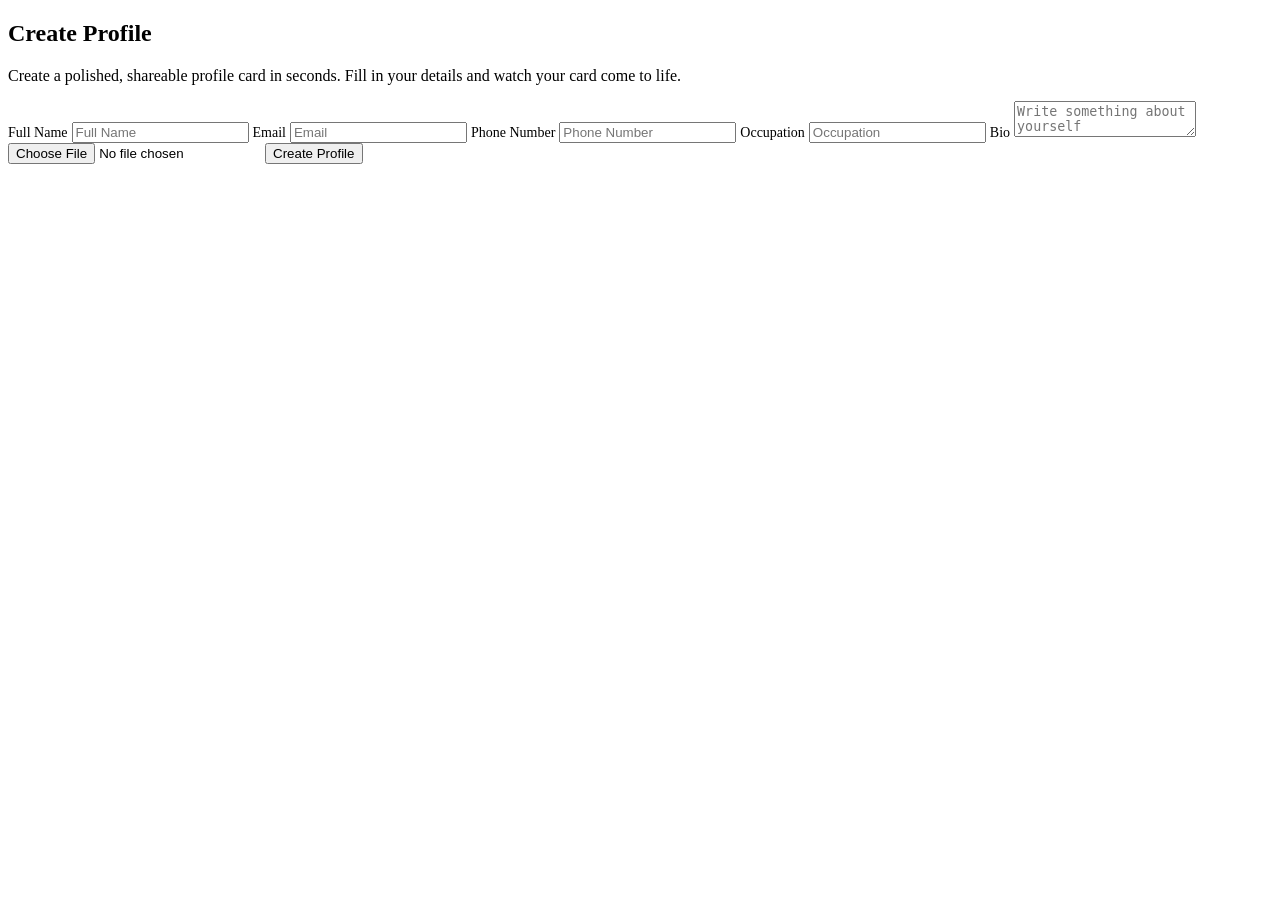
==== index.html @ f2dc8de2 "Rename profile card HTML to index" ====
<!DOCTYPE html>
<html>
<head>
    <title>Profile Card Generator</title>
    <link rel="stylesheet" href="profile_card.css">
</head>
<body>

<div class="container">

    <div class="form-section">
        <h2>Create Profile</h2>
        <p>Create a polished, shareable profile card in seconds.
            Fill in your details and watch your card come to life.</p>
        <label for="name" style="font-size: 14px;">Full Name</label>
        <input type="text" id="name" placeholder="Full Name">

        <label for="email" style="font-size: 14px;">Email</label>
        <input type="email" id="email" placeholder="Email">

        <label for="phone" style="font-size: 14px;">Phone Number</label>
        <input type="text" id="phone" placeholder="Phone Number">

        <label for="occupation" style="font-size: 14px;">Occupation</label>
        <input type="text" id="occupation" placeholder="Occupation">

        <label for="bio" style="font-size: 14px;">Bio</label>
        <textarea maxlength="200" id="bio" placeholder="Write something about yourself"></textarea>
        <input id="img" type="file">
        <button id="createProfile">Create Profile</button>
    </div>

    <div class="cards" id="cards">
    </div>

</div>

<script src="profile_card.js"></script>

</body>
</html>
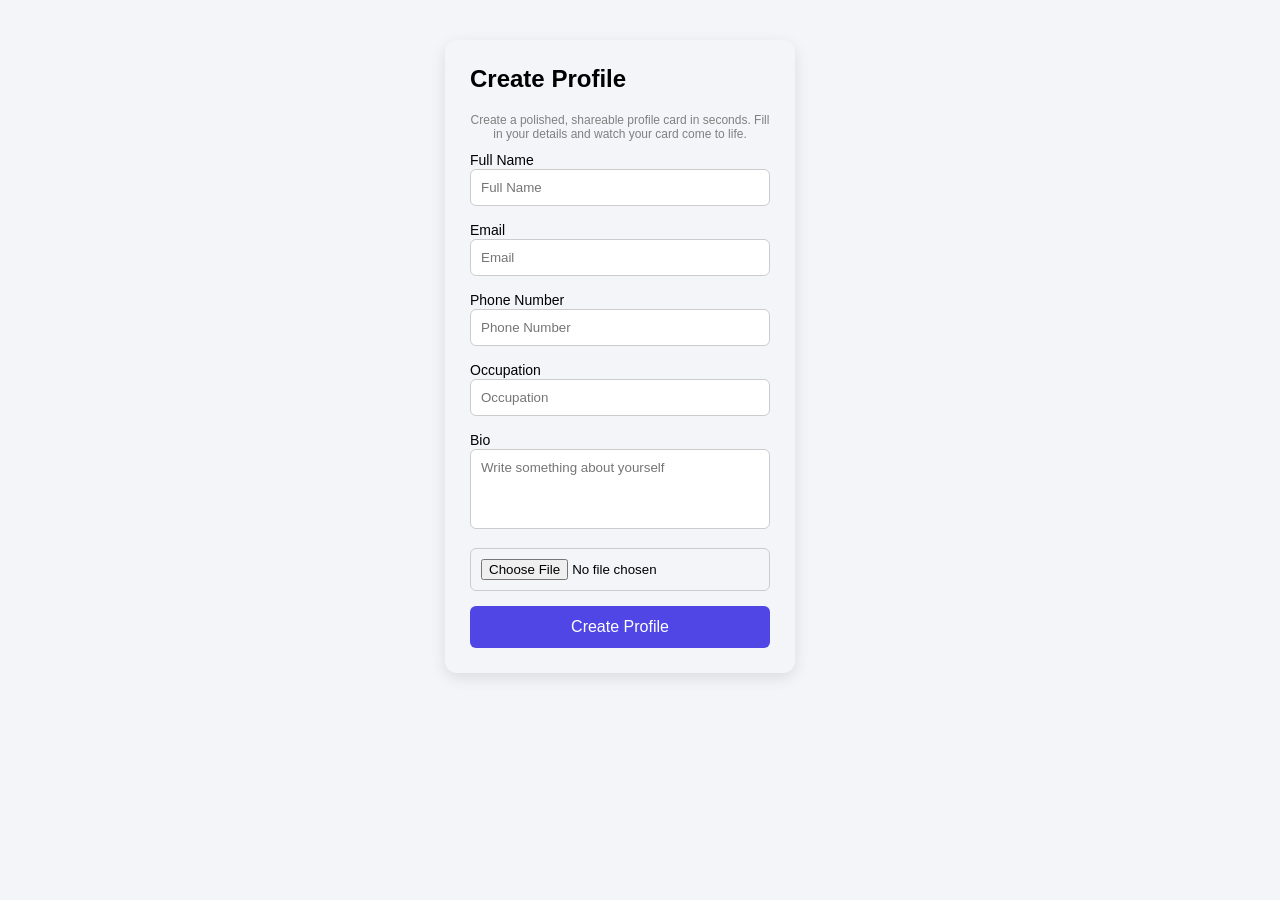
==== commit 20a1c5a0: "Update index.html" ====
--- a/index.html
+++ b/index.html
@@ -2,7 +2,7 @@
 <html>
 <head>
     <title>Profile Card Generator</title>
-    <link rel="stylesheet" href="profile_card.css">
+    <link rel="stylesheet" href="Profile_card.css">
 </head>
 <body>
 
@@ -38,4 +38,4 @@
 <script src="profile_card.js"></script>
 
 </body>
-</html>+</html>
--- a/Profile_card.css
+++ b/Profile_card.css
@@ -0,0 +1,102 @@
+*{
+    margin: 0;
+    padding: 0;
+    box-sizing: border-box;
+    font-family: Arial, Helvetica, sans-serif;
+}
+body{
+    background: #f3f5f9;
+    display: flex;
+    justify-content: center;
+    align-items: flex-start;
+    padding: 40px;
+}
+.container{
+    display: flex;
+    gap:40px;
+}
+.form-section{
+    width:350px;
+    padding: 25px;
+    border-radius:12px;
+    box-shadow: 0 5px 15px rgba(0, 0, 0, .1);
+}
+.form-section h2{
+    margin-bottom:20px;
+}
+.form-section p{
+    margin-bottom:10px;
+    font-size: 12px;
+    text-align: center;
+    color: grey;
+}
+
+input,
+textarea{
+    width:100%;
+    margin-bottom:15px;
+    padding:10px;
+    border:1px solid #ccc;
+    border-radius:6px;
+}
+
+textarea{
+    resize:none;
+    height:80px;
+}
+button{
+    width:100%;
+    padding:12px;
+    border:none;
+    background:#4f46e5;
+    color:white;
+    font-size:16px;
+    border-radius:6px;
+    cursor:pointer;
+}
+
+button:hover{
+    background:#3730a3;
+}
+.profile-info p{
+    margin: 8px 0px;
+    line-height: 1.4;
+    overflow-wrap: break-word;
+}
+.profile-info h2{
+    text-align: center;
+    margin-bottom: 10px;
+}
+.profile-info h5{
+    text-align: center;
+    color: rgb(205, 69, 92);
+    margin-bottom: 20px;
+}
+.profile-card{
+    padding: 20px;
+    width:560px;
+    min-height:250px;
+    display:flex;
+    align-items:center;
+    gap:25px;
+    border:3px solid #ddd;
+    border-radius:10px;
+}
+.profile-info{
+    flex: 1;
+    min-width: 0;
+}
+.profile-card img{
+    width: 120px;
+    height: 150px;
+    object-fit: cover;
+    border-radius: 8px;
+}
+.profile-info hr {
+  width: 90%;
+  margin: 20px auto;
+  border: none;
+  border-top: 1px solid #ccc;
+}
+
+
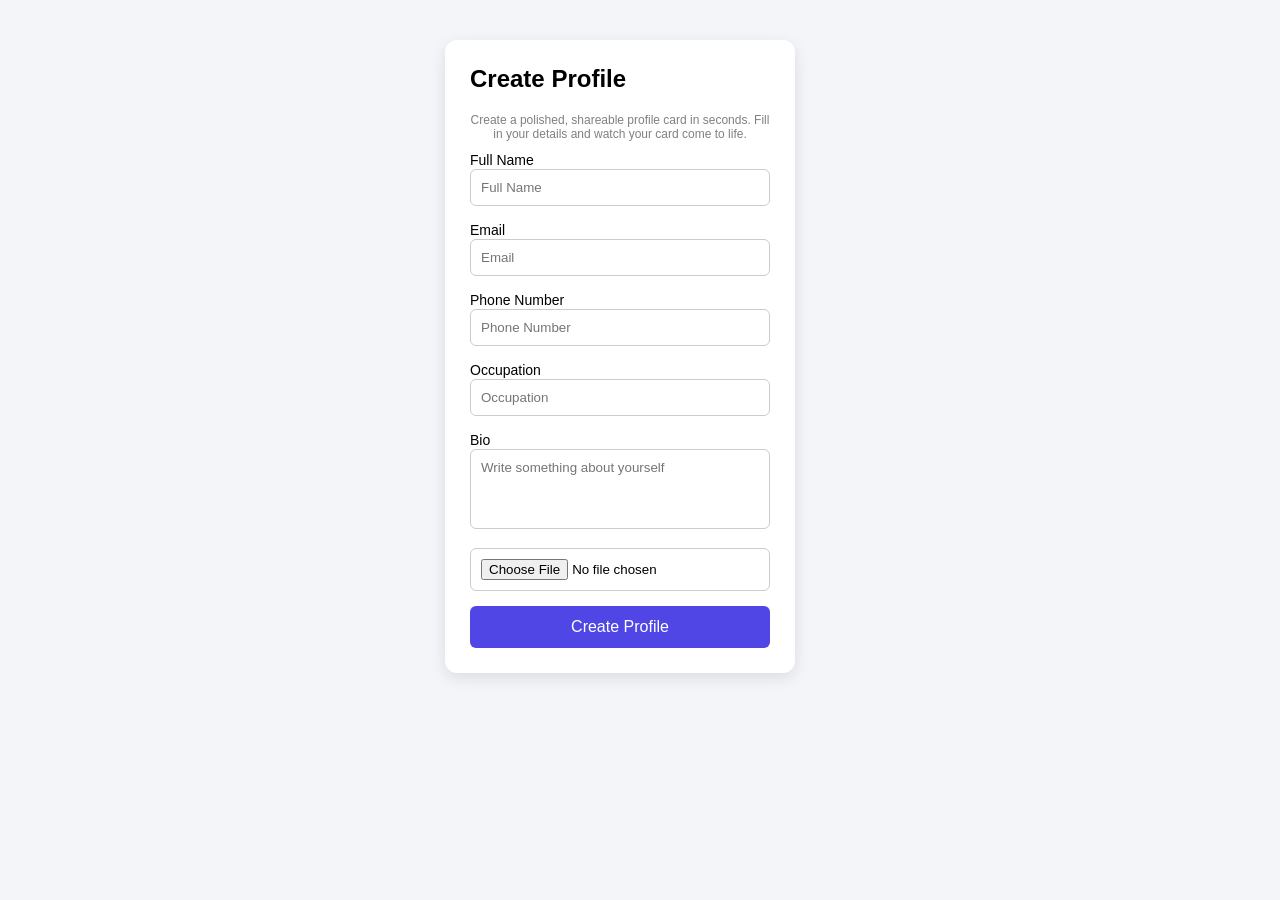
==== commit bc5f620c: "third change" ====
--- a/index.html
+++ b/index.html
@@ -2,7 +2,8 @@
 <html>
 <head>
     <title>Profile Card Generator</title>
-    <link rel="stylesheet" href="Profile_card.css">
+    <link rel="stylesheet" href="index.css">
+    <link rel="stylesheet" href="https://fonts.googleapis.com/css2?family=Material+Symbols+Outlined:opsz,wght,FILL,GRAD@24,400,0,0&icon_names=print" />
 </head>
 <body>
 
@@ -14,23 +15,30 @@
             Fill in your details and watch your card come to life.</p>
         <label for="name" style="font-size: 14px;">Full Name</label>
         <input type="text" id="name" placeholder="Full Name">
+        <span id="nameError"></span>
 
         <label for="email" style="font-size: 14px;">Email</label>
         <input type="email" id="email" placeholder="Email">
+        <span id="emailError"></span>
 
         <label for="phone" style="font-size: 14px;">Phone Number</label>
         <input type="text" id="phone" placeholder="Phone Number">
+        <span id="phoneError"></span>
 
         <label for="occupation" style="font-size: 14px;">Occupation</label>
         <input type="text" id="occupation" placeholder="Occupation">
+        <span id="occupationError"></span>
 
         <label for="bio" style="font-size: 14px;">Bio</label>
         <textarea maxlength="200" id="bio" placeholder="Write something about yourself"></textarea>
+        <span id="bioError"></span>
+        
         <input id="img" type="file">
         <button id="createProfile">Create Profile</button>
     </div>
 
     <div class="cards" id="cards">
+        
     </div>
 
 </div>
@@ -38,4 +46,4 @@
 <script src="profile_card.js"></script>
 
 </body>
-</html>
+</html>
--- a/index.css
+++ b/index.css
@@ -0,0 +1,174 @@
+*{
+    margin: 0;
+    padding: 0;
+    box-sizing: border-box;
+    font-family: Arial, Helvetica, sans-serif;
+}
+body{
+    background: #f3f5f9;
+    display: flex;
+    justify-content: center;
+    align-items: flex-start;
+    padding: 40px;
+}
+.container{
+    display: flex;
+    gap:40px;
+}
+.form-section{
+    background-color:white;
+    width:350px;
+    padding: 25px;
+    border-radius:12px;
+    box-shadow: 0 5px 15px rgba(0, 0, 0, .1);
+}
+.form-section h2{
+    margin-bottom:20px;
+}
+.form-section p{
+    margin-bottom:10px;
+    font-size: 12px;
+    text-align: center;
+    color: grey;
+}
+
+input,
+textarea{
+    width:100%;
+    margin-bottom:15px;
+    padding:10px;
+    border:1px solid #ccc;
+    border-radius:6px;
+}
+input:focus,
+textarea:focus{
+    outline: none;
+    border-color: #605bbe;
+    box-shadow: 0 0 0  2px rgba(79, 70, 229, 0.2);
+}
+
+textarea{
+    resize:none;
+    height:80px;
+}
+button{
+    width:100%;
+    padding:12px;
+    border:none;
+    background:#4f46e5;
+    color:white;
+    font-size:16px;
+    border-radius:6px;
+    cursor:pointer;
+}
+
+button:hover{
+    background:#3730a3;
+}
+.profile-info p{
+    margin: 8px 0px;
+    line-height: 1.5;
+    color: #4b5563;
+    overflow-wrap: break-word;
+}
+.profile-info h2{
+    text-align: left;
+    margin-bottom: 6px;
+    font-size: 27px;
+    color: #1f2937;
+    font-weight:600;
+}
+.profile-info h5{
+    text-align: left;
+    color:#4f46e5;
+    font-size: 14px;
+    margin-bottom: 18px;
+    margin: bottom 20px;
+    font-weight:600
+}
+.profile-card{
+    position: relative;;
+    padding: 35px;
+    width:600px;
+    min-height:320px;
+    display:flex;
+    align-items:center;
+    gap:35px;
+    background-color:white;
+    border:1px solid #e5e7eb;
+    border-radius:20px;
+    box-shadow: 0px 5px 35px rgba(0, 0, 0, 0.08);
+    overflow:hidden;
+}
+.profile-info{
+    flex: 1;
+    min-width: 0;
+}
+.profile-card img{
+    width: 145px;
+    height: 145px;
+    object-fit: cover;
+    border-radius: 50%;
+    border: 5px solid #eef2ff;
+    display:block;
+}
+.profile-image{
+    flex-shrink:0;
+}
+.profile-info hr {
+  width: 100%;
+  margin: 18px 0;
+  border: none;
+  border-top: 1px solid #e5e7eb;
+}
+span{
+    color:#d62626;
+    font-size:12px;
+    margin-top:-10px;
+    margin-bottom:10px;
+    display:block;
+}
+.print-btn{
+    width:auto;
+    padding: 9px 15px;
+    margin-top:20px;
+    font-size:13px;
+    font-weight:600;
+    background:#4f46e5;
+    color:white;
+    border:none;
+    border-radius:7px;
+    cursor:pointer;
+    display:inline-flex;
+    align-items:center;
+    gap:6px;
+    border-radius:6px;
+}
+.print-btn:hover{
+    background: #3730a3;
+}
+.print-btn .material-symbols-outlined{
+    font-size:17px;
+}
+@media print{
+    body {
+        background-color:white;
+    }
+    .form-section,
+    .print-btn{
+        display:none;
+    }
+    .container{
+        display:block;
+    }
+    .cards{
+        display:block;
+    }
+    .profile-card{
+        width:500px;
+        margin: 0 auto;
+        box-shadow:none;
+    }
+}
+
+
